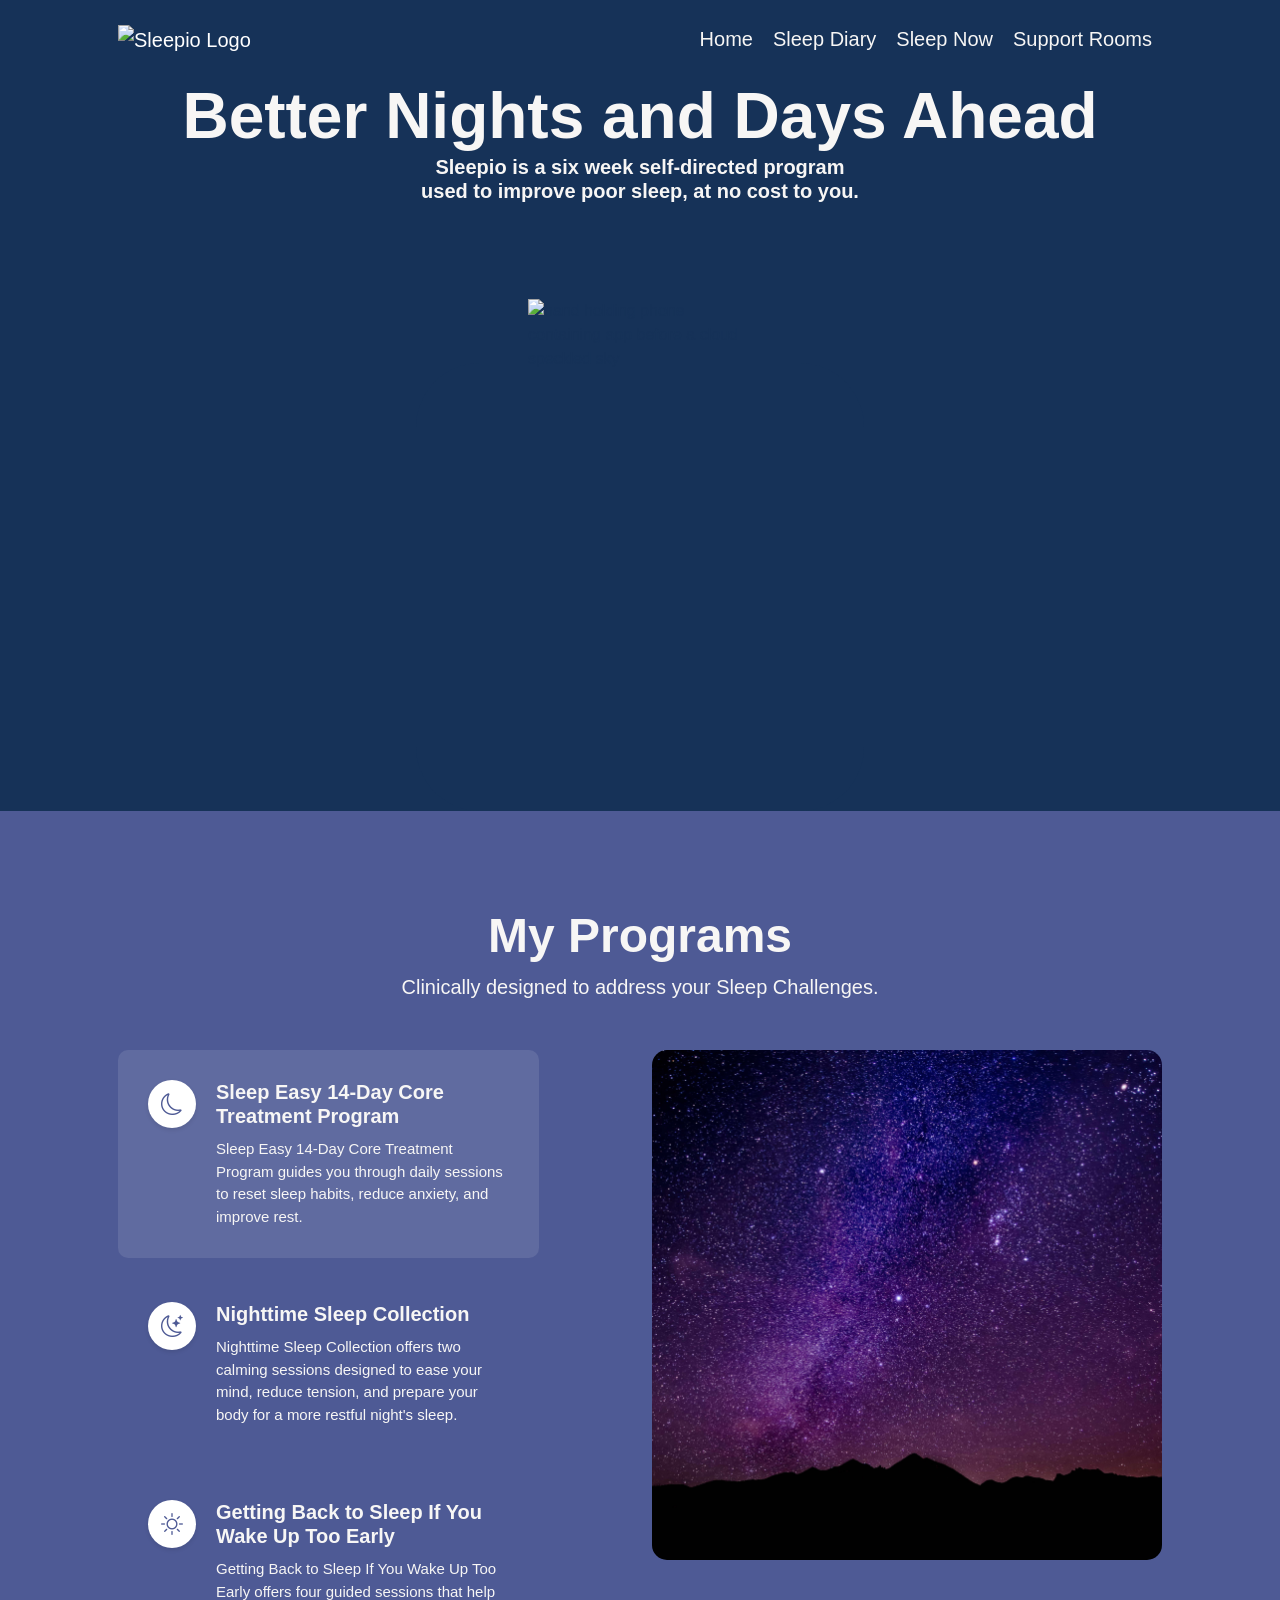
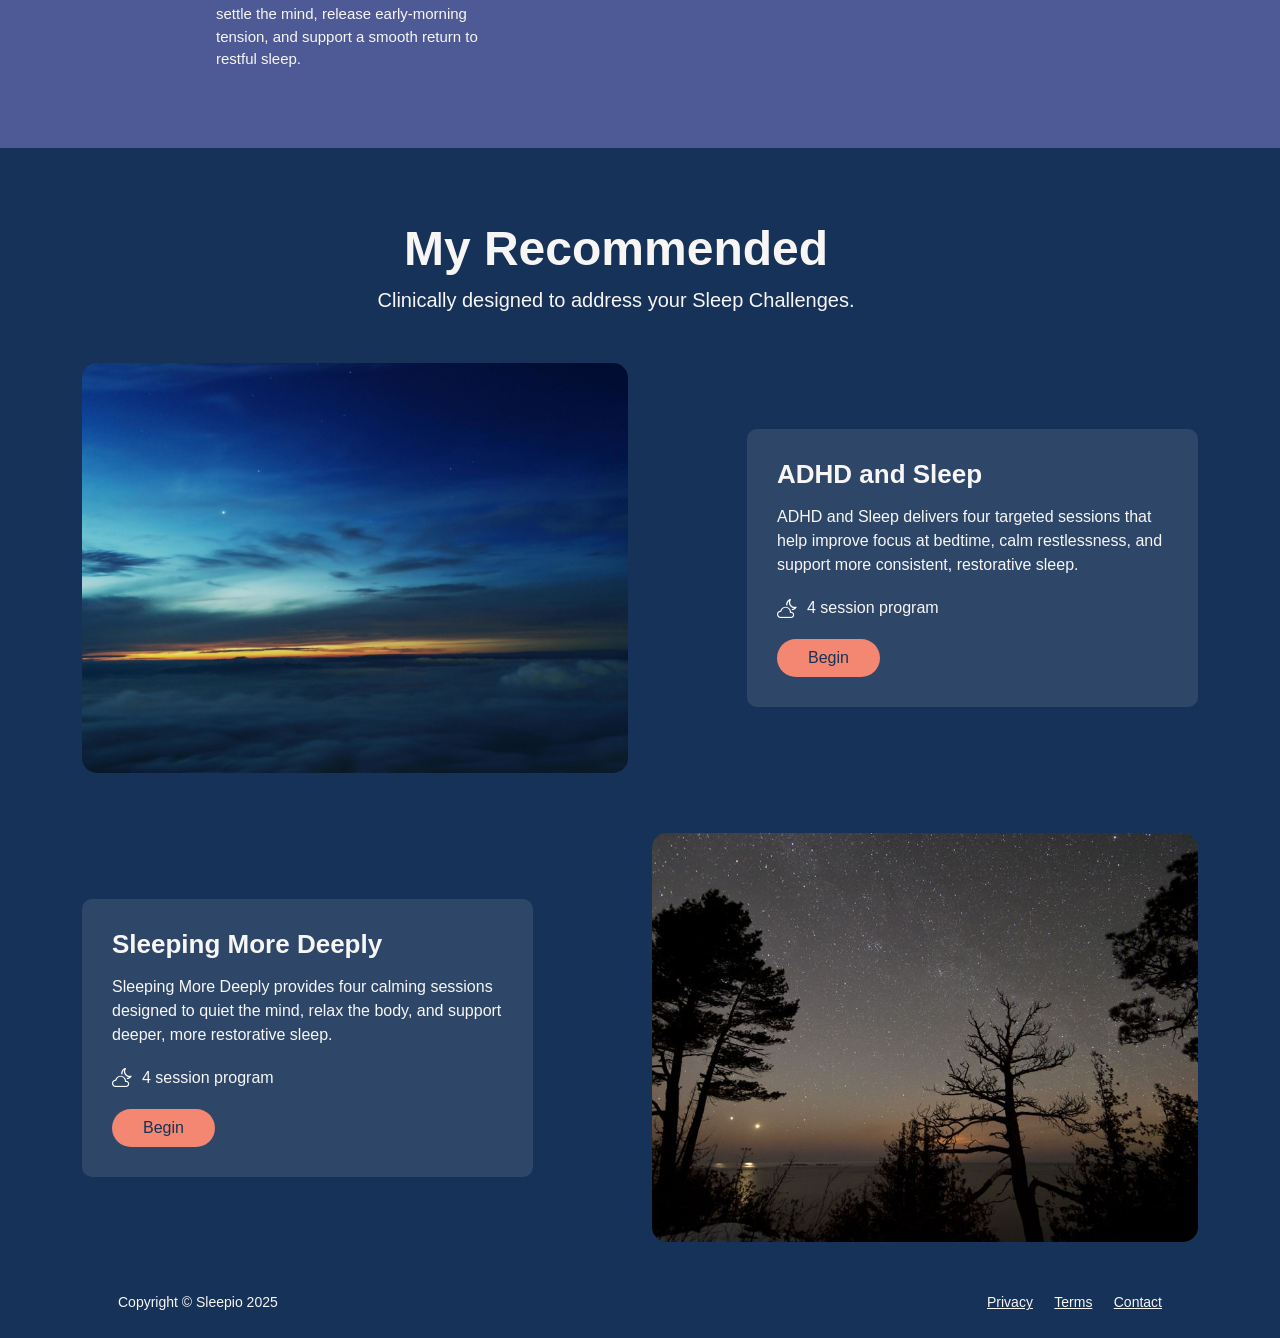
==== Sleepio_Project/index.html @ b5a30db3 "Update proyek" ====
<!DOCTYPE html>
<html lang="en">
  <head>
    <meta charset="utf-8" />
    <meta
      name="viewport"
      content="width=device-width, initial-scale=1, shrink-to-fit=no"
    />
    <meta name="description" content="" />
    <meta name="author" content="" />
    <title>Personal - Start Bootstrap Theme</title>
    <!-- Favicon-->
    <link rel="icon" type="image/x-icon" href="assets/favicon.ico" />
    <!-- Custom Google font-->
    <link rel="preconnect" href="https://fonts.googleapis.com" />
    <link rel="preconnect" href="https://fonts.gstatic.com" crossorigin />
    <link
      href="https://fonts.cdnfonts.com/css/gt-walsheim-trial"
      rel="stylesheet"
    />

    <!-- Bootstrap icons-->
    <link
      href="https://cdn.jsdelivr.net/npm/bootstrap-icons@1.8.1/font/bootstrap-icons.css"
      rel="stylesheet"
    />
    <!-- Core theme CSS (includes Bootstrap)-->
    <link href="css/styles.css" rel="stylesheet" />
  </head>
  <body class="d-flex flex-column h-100">
    <main class="flex-shrink-0">
      <!-- Navigation-->
      <div id="navbar"></div>

      <!-- Header-->
      <header class="py-0">
        <div class="container px-0 pb-0">
          <div class="row gx-3 align-items-center">
            <div class="col-xxl-5">
              <!-- Header text content-->
              <div class="text-center text-xxl-start">
                <div
                  class="badge bg-gradient-primary-to-secondary text-white mb-4"
                ></div>
                <h1 class="display-3 fw-bolder mb-5">
                  <span class="text-muted d-inline"
                    >Better Nights and Days Ahead</span
                  >
                  <div class="fs-5 fw-dark text-muted">
                    Sleepio is a six week self-directed program
                  </div>
                  <div class="fs-5 fw-dark text-muted">
                    used to improve poor sleep, at no cost to you.
                  </div>
                </h1>
              </div>
            </div>
            <div class="col-xxl-7">
              <!-- Header profile picture-->
              <div class="d-flex justify-content-center mt-5 mt-xxl-0">
                <div class="profile" style="background-color: #163258">
                  <!-- TIP: For best results, use a photo with a transparent background like the demo example below-->
                  <!-- Watch a tutorial on how to do this on YouTube (link)-->
                  <img
                    class="profile-img"
                    src="https://app.sleepio.com/content/better_nights_landing_hero_image__2022.07.21.17.02.50.086198.png"
                    alt="hand holding phone containing app before a cloud speckled sky"
                  />
                </div>
              </div>
            </div>
          </div>
        </div>
      </header>

      <!-- About Section-->
      <section class="py-5 features" style="background-color: #4e5a95">
        <div class="container px-5">
          <div class="row gx-5 justify-content-center">
            <div class="col-xxl-8">
              <div class="text-center my-5">
                <h2 class="display-5 fw-bolder">
                  <span class="text-muted d-inline">My Programs</span>
                </h2>
                <p class="lead text-muted fw-dark mb-4">
                  Clinically designed to address your Sleep Challenges.
                </p>
              </div>
            </div>
          </div>
          <div class="row justify-content-between">
            <div class="col-lg-5 d-flex align-items-center">
              <ul class="nav nav-tabs" data-aos="fade-up" data-aos-delay="100">
                <li class="nav-item">
                  <a
                    class="nav-link active show"
                    data-bs-toggle="tab"
                    data-bs-target="#features-tab-1"
                  >
                    <i class="bi bi-moon"></i>
                    <div>
                      <h4 class="d-none d-lg-block text-muted">
                        Sleep Easy 14-Day Core Treatment Program
                      </h4>
                      <p class="text-muted">
                        Sleep Easy 14-Day Core Treatment Program guides you
                        through daily sessions to reset sleep habits, reduce
                        anxiety, and improve rest.
                      </p>
                    </div>
                  </a>
                </li>
                <li class="nav-item">
                  <a
                    class="nav-link"
                    data-bs-toggle="tab"
                    data-bs-target="#features-tab-2"
                  >
                    <i class="bi bi-moon-stars"></i>
                    <div>
                      <h4 class="d-none d-lg-block text-muted">
                        Nighttime Sleep Collection
                      </h4>
                      <p class="text-muted">
                        Nighttime Sleep Collection offers two calming sessions
                        designed to ease your mind, reduce tension, and prepare
                        your body for a more restful night's sleep.
                      </p>
                    </div>
                  </a>
                </li>
                <li class="nav-item">
                  <a
                    class="nav-link"
                    data-bs-toggle="tab"
                    data-bs-target="#features-tab-3"
                  >
                    <i class="bi bi-brightness-high"></i>
                    <div>
                      <h4 class="d-none d-lg-block text-muted">
                        Getting Back to Sleep If You Wake Up Too Early
                      </h4>
                      <p class="text-muted">
                        Getting Back to Sleep If You Wake Up Too Early offers
                        four guided sessions that help settle the mind, release
                        early-morning tension, and support a smooth return to
                        restful sleep.
                      </p>
                    </div>
                  </a>
                </li>
              </ul>
              <!-- End Tab Nav -->
            </div>
            <div class="col-lg-6">
              <div class="tab-content" data-aos="fade-up" data-aos-delay="200">
                <div class="tab-pane fade active show" id="features-tab-1">
                  <img src="assets/tabs-1.jpg" alt="" class="img-fluid" />
                </div>
                <!-- End Tab Content Item -->

                <div class="tab-pane fade" id="features-tab-2">
                  <img src="assets/tabs-2.jpg" alt="" class="img-fluid" />
                </div>
                <!-- End Tab Content Item -->

                <div class="tab-pane fade" id="features-tab-3">
                  <img src="assets/tabs-3.jpg" alt="" class="img-fluid" />
                </div>
                <!-- End Tab Content Item -->
              </div>
            </div>
          </div>
        </div>
      </section>
      <!-- Features Details Section -->
      <section id="features-details" class="features-details section">
        <div class="container">
          <div class="row pt-4 justify-content-between features-item">
            <div class="row gx-5 justify-content-center">
              <div class="col-xxl-8">
                <div class="text-center my-5">
                  <h2 class="display-5 fw-bolder">
                    <span class="text-muted d-inline">My Recommended</span>
                  </h2>
                  <p class="lead text-muted fw-dark mb-4">
                    Clinically designed to address your Sleep Challenges.
                  </p>
                </div>
              </div>
            </div>
            <div class="col-lg-6" data-aos="fade-up" data-aos-delay="100">
              <img src="assets/features-1.jpg" class="img-fluid" alt="" />
            </div>

            <div
              class="col-lg-5 d-flex align-items-center"
              data-aos="fade-up"
              data-aos-delay="200"
            >
              <div class="content text-muted">
                <h3>ADHD and Sleep</h3>
                <p class="text-muted">
                  ADHD and Sleep delivers four targeted sessions that help
                  improve focus at bedtime, calm restlessness, and support more
                  consistent, restorative sleep.
                </p>
                <ul>
                  <li>
                    <i class="bi bi-cloud-moon flex-shrink-0"></i> 4 session
                    program
                  </li>
                </ul>
                <a href="#" class="btn more-btn">Begin</a>
              </div>
            </div>
          </div>
          <!-- Features Item -->

          <div class="row pb-4 justify-content-between features-item">
            <div
              class="col-lg-5 d-flex align-items-center order-2 order-lg-1"
              data-aos="fade-up"
              data-aos-delay="100"
            >
              <div class="content text-muted">
                <h3>Sleeping More Deeply</h3>
                <p class="text-muted">
                  Sleeping More Deeply provides four calming sessions designed
                  to quiet the mind, relax the body, and support deeper, more
                  restorative sleep.
                </p>
                <ul>
                  <li>
                    <i class="bi bi-cloud-moon flex-shrink-0"></i> 4 session
                    program
                  </li>
                </ul>
                <p></p>
                <a href="#" class="btn more-btn">Begin</a>
              </div>
            </div>

            <div
              class="col-lg-6 order-1 order-lg-2"
              data-aos="fade-up"
              data-aos-delay="200"
            >
              <img src="assets/features-2.jpg" class="img-fluid" alt="" />
            </div>
          </div>
          <!-- Features Item -->
        </div>
      </section>
      <!-- /Features Details Section -->
    </main>
    <!-- Footer-->
    <div id="footer"></div>
    <!-- Bootstrap core JS-->
    <script src="https://cdn.jsdelivr.net/npm/bootstrap@5.2.3/dist/js/bootstrap.bundle.min.js"></script>
    <script src="assets/vendor/bootstrap/js/bootstrap.bundle.min.js"></script>
    <script src="assets/vendor/php-email-form/validate.js"></script>
    <script src="assets/vendor/aos/aos.js"></script>
    <script src="assets/vendor/glightbox/js/glightbox.min.js"></script>
    <script src="assets/vendor/swiper/swiper-bundle.min.js"></script>
    <!-- Core theme JS-->
    <script src="js/scripts.js"></script>
    <script>
      fetch("navbar.html")
        .then((response) => response.text())
        .then((data) => {
          document.getElementById("navbar").innerHTML = data;
        });
    </script>
    <script>
      fetch("footer.html")
        .then((response) => response.text())
        .then((data) => {
          document.getElementById("footer").innerHTML = data;
        });
    </script>
  </body>
</html>
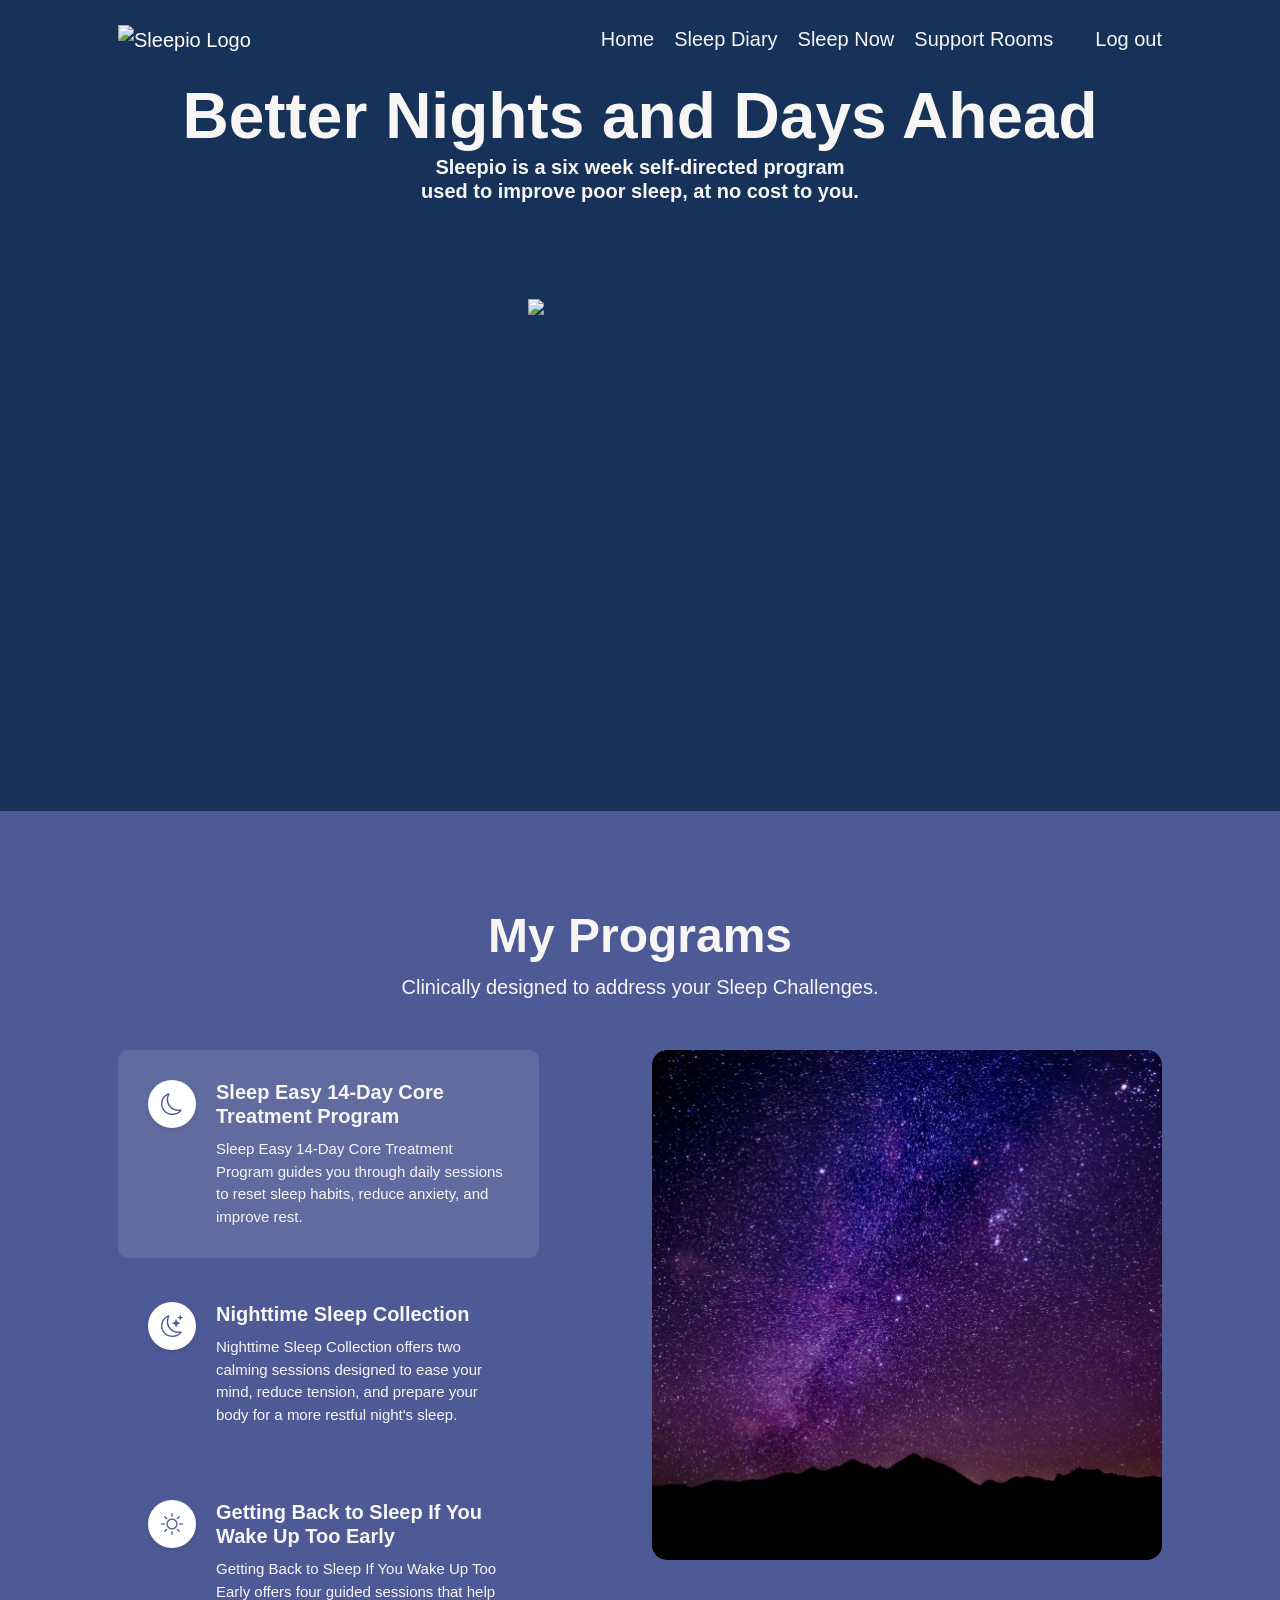
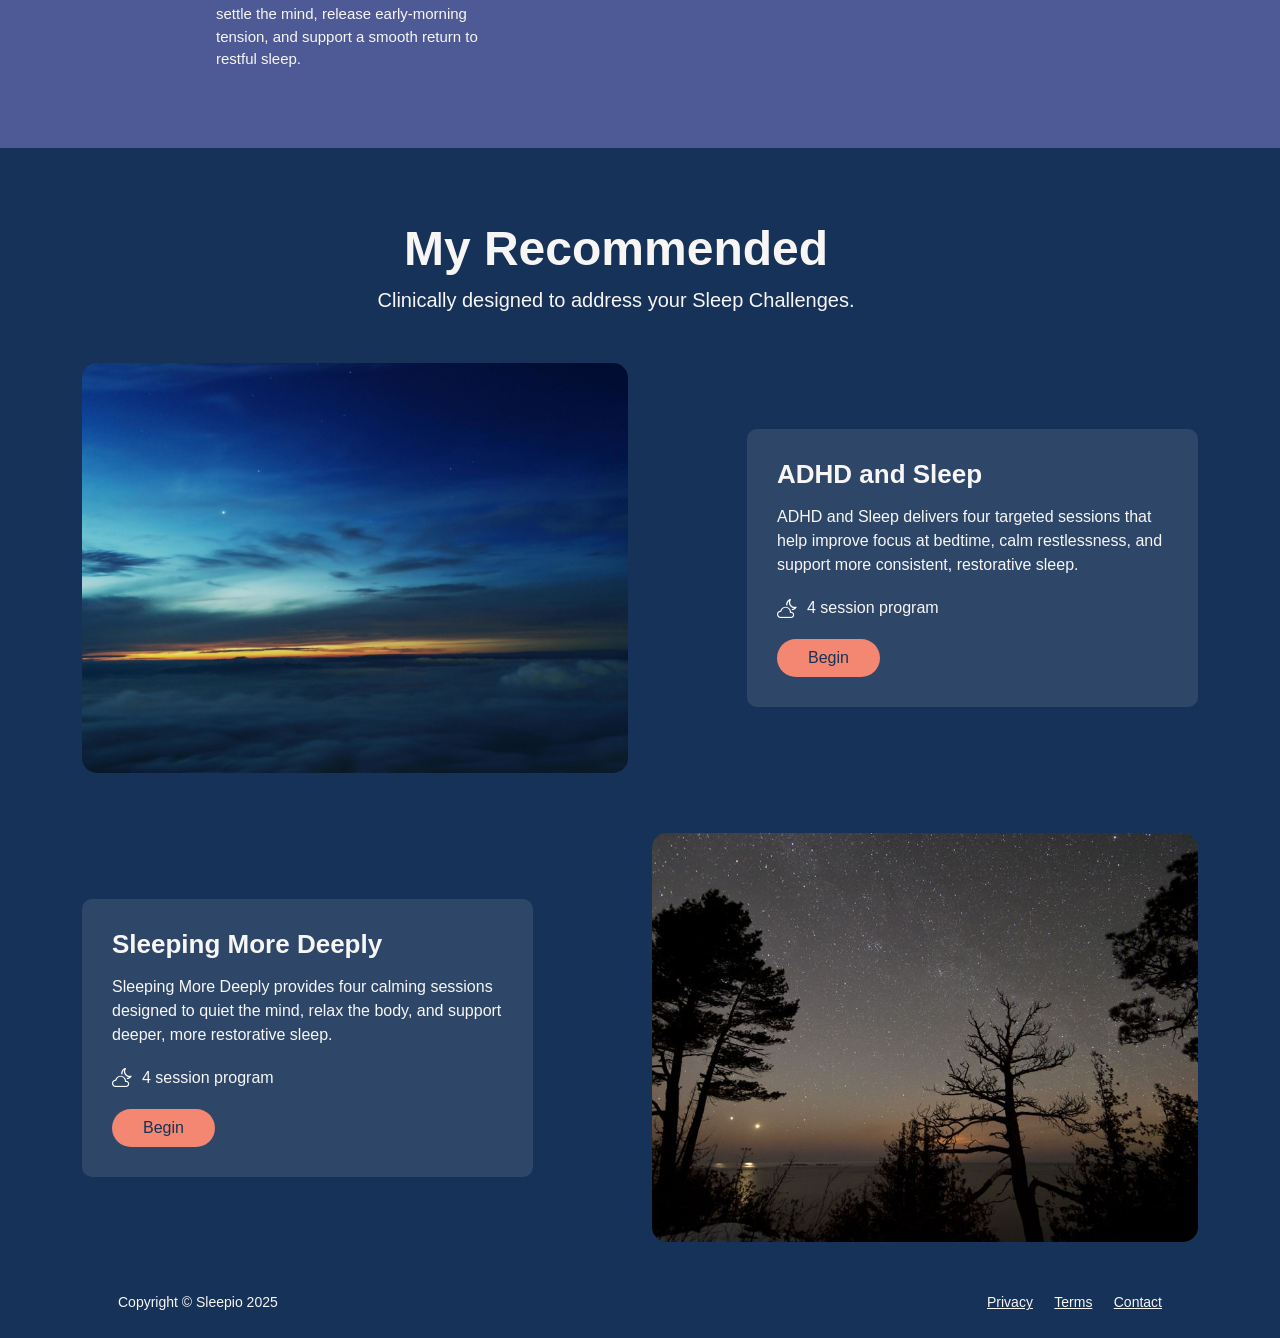
==== commit 6008cec0: "feature: finishing sleepio" ====
--- a/Sleepio_Project/index.html
+++ b/Sleepio_Project/index.html
@@ -8,7 +8,7 @@
     />
     <meta name="description" content="" />
     <meta name="author" content="" />
-    <title>Personal - Start Bootstrap Theme</title>
+    <title>Sleepio</title>
     <!-- Favicon-->
     <link rel="icon" type="image/x-icon" href="assets/favicon.ico" />
     <!-- Custom Google font-->
